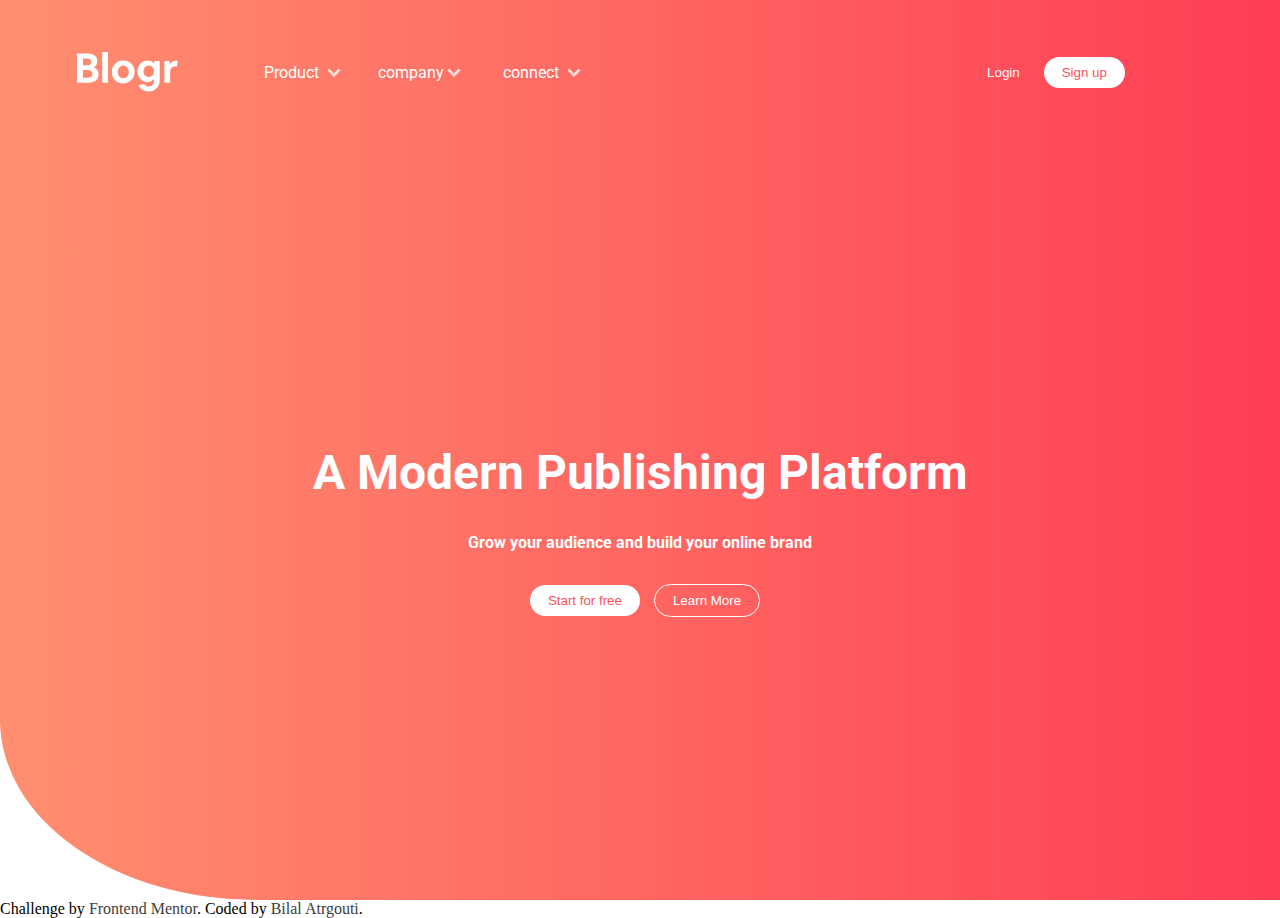
==== blogr-landing-page-main/index.html @ a1b2a6e3 "aaded new website" ====
<!DOCTYPE html>
<html lang="en">
<head>
  <meta charset="UTF-8">
  <meta name="viewport" content="width=device-width, initial-scale=1.0"> <!-- displays site properly based on user's device -->
  <link rel="icon" type="image/png" sizes="32x32" href="./images/favicon-32x32.png">
  <link rel="stylesheet" href="style.css">
  <title>Frontend Mentor | [Blogr]</title>
  <script defer src="app.js"></script>
</head>
<body>
  <div class="overflow">
<nav class="nav">
  <div class="navbar">
    <div class="logo-links">
        <img src="./images/logo.svg" alt="logo" class="logo">
<!-- <div class="links-wraper"> -->
  <span class="links-wraper">
        <ul class="nav-links">
          <li class="lists">Product
            <img src="./images/icon-arrow-light.svg" alt="" class="lists" id="smallIcon">
            <div class="sub-menu-1">
              <ul>
                <li><a href="">Shop</a></li>
                <li><a href="">information</a></li>
                <li><a href="">Location</a></li>
              </ul>
            </div>
          </li>
          <li class="lists">company
            <img src="./images/icon-arrow-light.svg" alt="" class="lists" id="smallIcon">
            <div class="sub-menu-1">
              <ul>
                <li><a href="">Our Story</a></li>
                <li><a href="">Social Media</a></li>
                <li><a href="">Owner</a></li>
              </ul>
            </div>
          </li>
          <li class="lists">connect
            <img src="./images/icon-arrow-light.svg" alt="" class="lists" id="smallIcon">
            <div class="sub-menu-1">
              <ul>
                <li><a href="">Contact</a></li>
                <li><a href="">Newsletter</a></li>
                <li><a href="">Linkden</a></li>
              </ul>
            </div>
          </li>
        </ul>
      
    </div>
    <div class="login-signup">
      <button class="login" id="login">Login</button>
      <button class="sign-up" id="sign-up">Sign up</button>
    </div>
  </span>
<!-- </div> -->
    <div class="humbergr-menu">
      <img src="./icons8-menu (1).svg" alt="" class="humberger">
      <img src="./images/close.png" alt="" class="close-icon">
    </div>
  </div>
  <!-- <img src="./images/bg-pattern-intro-desktop.svg" alt="big" class="big-pattern"> -->
  <div class="nav-content">
    <h1>A Modern Publishing Platform</h1>
    <h4>Grow your audience and build your online brand</h4>
    <span class="buttons">
      <button class="start">Start for free</button>
      <button class="learn">Learn More</button>
    </span>
  </div>
</nav>
<main class="sec-1">

</main>










  <div class="attribution">
    Challenge by <a href="https://www.frontendmentor.io?ref=challenge" target="_blank">Frontend Mentor</a>. 
    Coded by <a href="#">Bilal Atrgouti</a>.
  </div>
</div>
</body>
</html>
---- blogr-landing-page-main/style.css ----
@import url('https://fonts.googleapis.com/css2?family=Roboto:wght@300&display=swap');;
:root{
   --Light-red: hsl(356, 100%, 66%);
   --Very-light-red: hsl(355, 100%, 74%);
   --dark-blue: hsl(208, 49%, 24%);
   --White: hsl(0, 0%, 100%);
   --Grayish: hsl(240, 2%, 79%);
   --Very-dark-grayish-blue: hsl(207, 13%, 34%);
   --Very-dark-black-blue: hsl(240, 10%, 16%);
}
*{
    margin: 0;
    padding: 0;
    box-sizing: border-box;
}
body{
    font-family: Overpass;
    overflow-x: hidden;
}
.overflow{
    overflow-x: hidden;
}
nav{
    background-image: linear-gradient(to right, hsl(13, 100%, 72%), hsl(353, 100%, 62%));
    height: 100vh;
    width: 100%;
    font-family: Roboto;
    border-bottom-left-radius: 20%;
}
.navbar{
    height: 16vh;
    display: flex;
    justify-content: space-around;
    align-items: center;
    position: relative;
}
.logo-links{
    display: flex;
    width: 40%;
    justify-content: space-around;
    align-items: center;
}
.logo-links .logo{
    position: absolute;
    left: 6%;
}
.logo-links ul{
    display: flex;
    justify-content: center;
    align-items: center;
}
.logo-links ul li{
    width: 120px;
    display: flex;
    justify-content: space-around;
    color: hsl(0, 0%, 100%);
    cursor: pointer;
    position: relative;
}
.sub-menu-1 {
    display: none;
}
.logo-links ul li.active .sub-menu-1 {
    display: block;
    position: absolute;
    top: 15px;
    left: 15px;
    background-color: hsl(0, 0%, 100%);
    width: 95%;
    border-radius: 5px;
    box-shadow: hsl(0, 0%, 0%, .1) 10px 10px ;
}
.logo-links ul li.active .sub-menu-1{
    margin-top: 1rem;
}
.logo-links ul li.active .sub-menu-1 ul{
    display: flex;
    flex-direction: column;
    justify-content: center;
    align-items: center;
    margin: 10px;
}
.logo-links ul li.active .sub-menu-1 ul li{
    padding: 10px;
}
.logo-links ul li.active .sub-menu-1 ul li a:hover{
    color: black;
    font-weight: 600;
}
a{
    text-decoration: none;
    color: rgb(61, 61, 61);
}
ul img{
    height: 10px;
    position: absolute;
    cursor: pointer;
    right: 10px;
    top: 5px;
}
.login{
    padding: 5px 10px;
    background-color: Transparent;
    border: none;
    color: hsl(0, 0%, 100%);
    cursor: pointer;
    z-index: 1;
}
.sign-up{
    padding: 8px 18px;
    background-color: hsl(0, 0%, 100%);
    border: none;
    border-radius: 20px;
    cursor: pointer;
    color: hsl(356, 100%, 66%);
    margin-left: 10px;
}
.humbergr-menu{
    display: none;
}
.close-icon{
    display: none;
}

.links-wraper{
    z-index: 1;
}
nav .nav-content{
    display: flex;
    justify-content: center;
    align-items: center;
    flex-direction: column;
    height: 84vh;
}
.nav-content h1{
    font-size: 3rem;
    margin: 1rem;
    color: hsl(0, 0%, 100%);
}
.nav-content h4{
    margin: 1rem;
    color: hsl(0, 0%, 100%);
}
.nav-content .buttons{
    margin-top: 1rem;
}
.nav-content .buttons .start{
    padding: 8px 18px;
    background-color: hsl(0, 0%, 100%);
    border: none;
    border-radius: 20px;
    cursor: pointer;
    color: hsl(356, 100%, 66%);
    margin-left: 10px;
}
.nav-content .buttons .learn{
    padding: 8px 18px;
    background-color: transparent;
    border: 1px solid hsl(0, 0%, 100%);
    border-radius: 20px;
    cursor: pointer;
    color: hsl(0, 0%, 100%);
    margin-left: 10px;
}



@media screen and (max-width: 1000px) {
    .nav{
        position: relative;
    }
    .navbar{
        height: 10vh;
    }
    .logo{
        height: 2rem;
    }
    .humbergr-menu img{
        height: 2rem;
        cursor: pointer;
    }
    .links-wraper ul{
        position: absolute;
        right: 0;
        height: 90vh;
        top: 10vh;
        background-image: linear-gradient(to right, hsl(353, 100%, 62%), hsl(353, 100%, 62%));
        display: flex;
        flex-direction: column;
        align-items: center;
        width: 100%;
        font-size: 2rem;
        transform: translateX(100%);
        transition: 0.3s ease-in;
    }
    .lists img{
        position: absolute;
        right: -24px;
    }
    .links-wraper ul li{
        margin: 5rem;
    }
    .login-signup{
        display: none;
    }
    .sub-menu-1 ul{
        position: absolute;
        top: 0;
        background-color: aliceblue;
    }
    .humbergr-menu{
        display: block;
        position: absolute;
        right: 5%;
    }
    .logo-links ul li.active .sub-menu-1 ul{
        height: 200px;
        border-radius: 20px;
    }
    .links-wraper.active ul{
        transform: translateX(0%);
    }
    .humbergr-menu.active img{
        display: none;
    }
    .humbergr-menu.active{
        display: flex;
        align-items: center;
    }
    .humbergr-menu.active .close-icon{
        display: block;
        height: 3rem;
        cursor: pointer;
        position: absolute;
        right: 5%;
    }
}



/* make the text  responsive */

@media screen and (max-width: 600px){
    .nav-content {
        display: flex;
        justify-content: center;
        align-items: center;
    }
    .nav-content h1{
        font-size: 2.3rem;
        text-align: center;
    }
    .nav-content h4{
        text-align: center;
    }
}
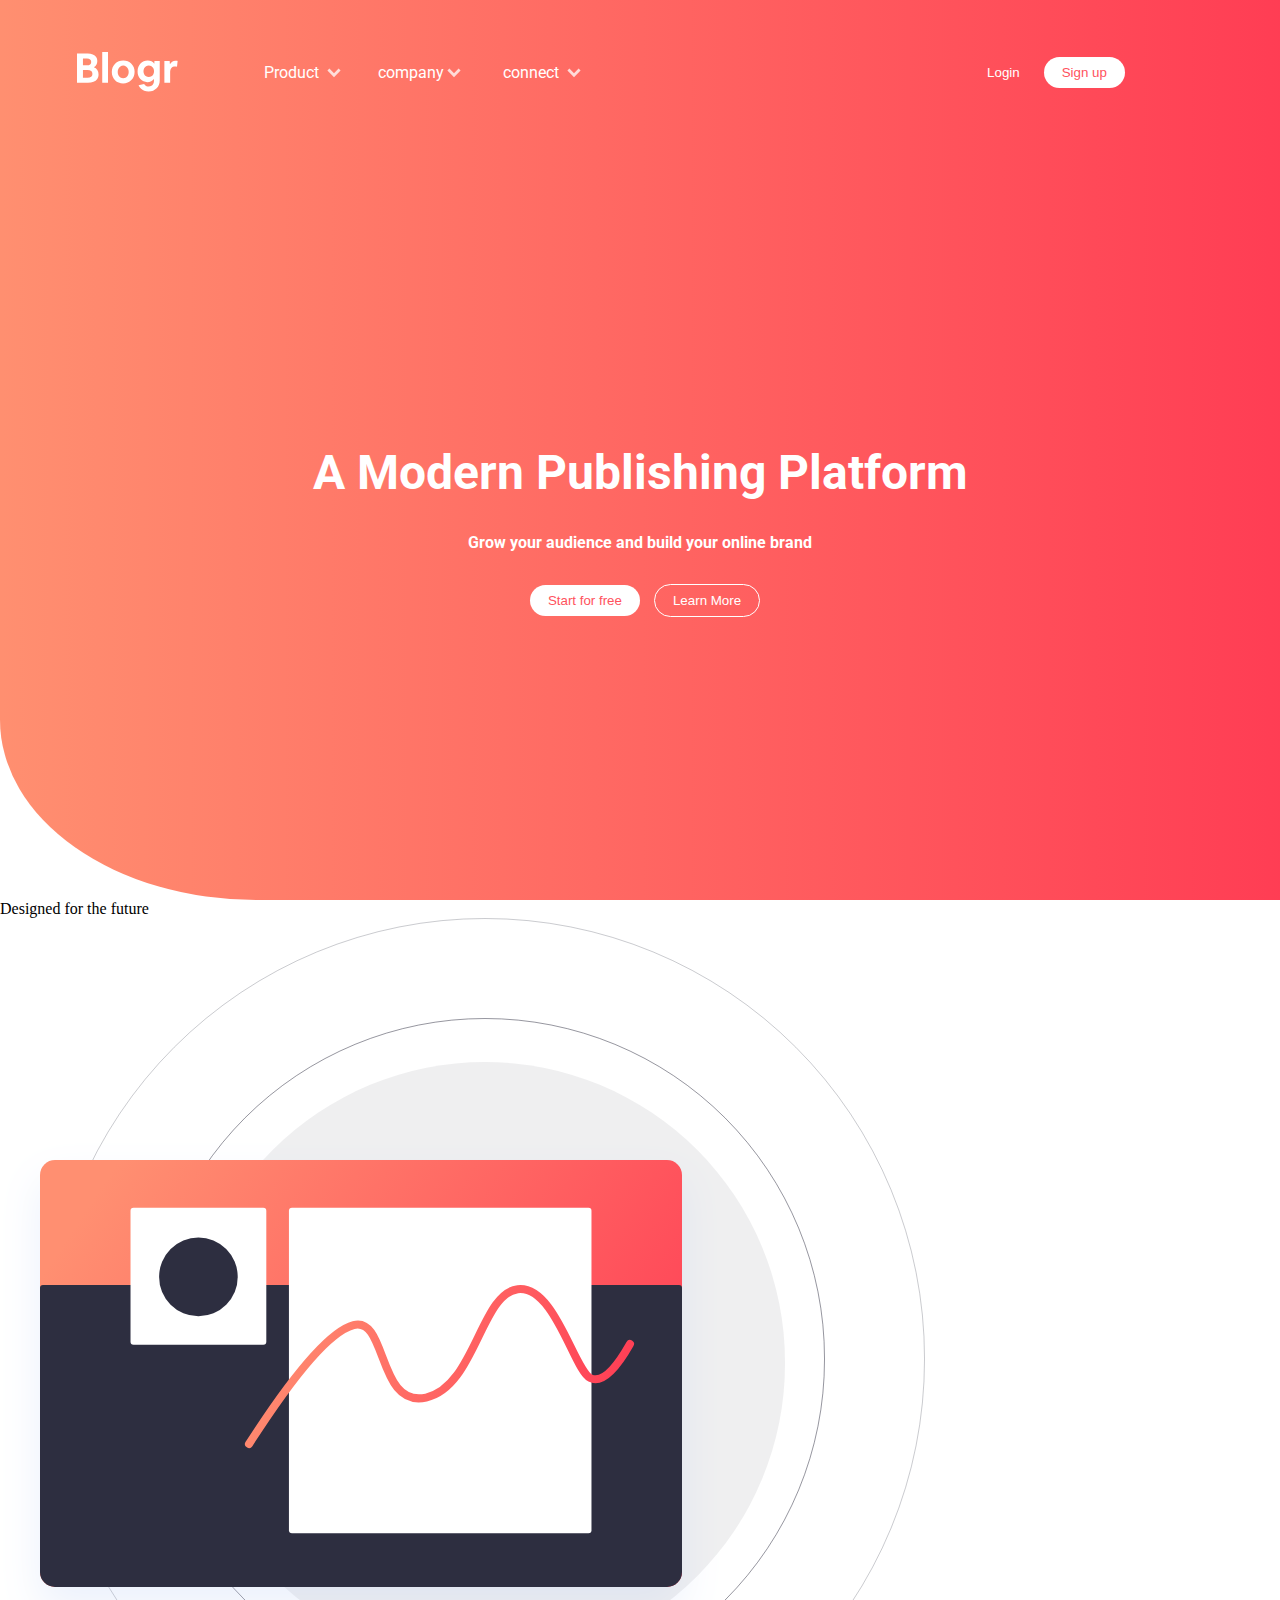
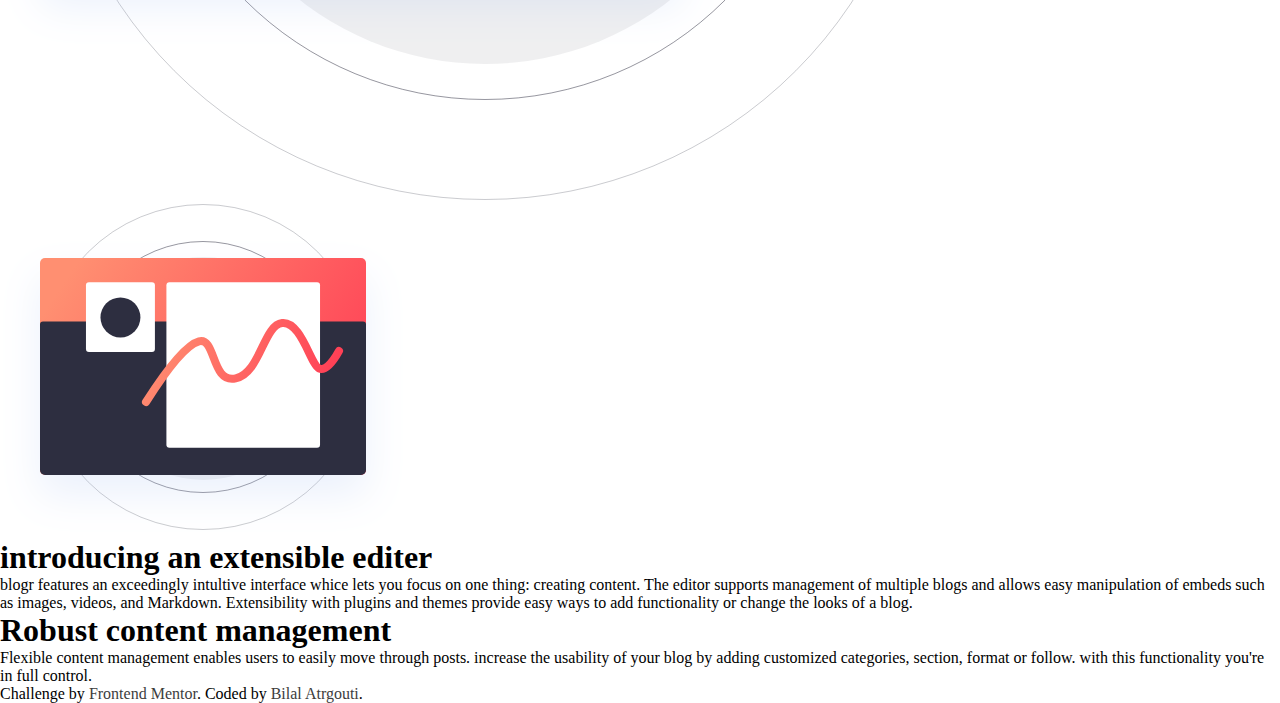
==== commit 1f3483c9: "added more sections" ====
--- a/blogr-landing-page-main/index.html
+++ b/blogr-landing-page-main/index.html
@@ -57,8 +57,8 @@
   </span>
 <!-- </div> -->
     <div class="humbergr-menu">
-      <img src="./icons8-menu (1).svg" alt="" class="humberger">
-      <img src="./images/close.png" alt="" class="close-icon">
+      <img src="./images/icon-hamburger.svg" alt="" class="humberger">
+      <img src="./images/icon-close.svg" alt="" class="close-icon">
     </div>
   </div>
   <!-- <img src="./images/bg-pattern-intro-desktop.svg" alt="big" class="big-pattern"> -->
@@ -71,13 +71,30 @@
     </span>
   </div>
 </nav>
+
+
+
 <main class="sec-1">
-
+    <header>Designed for the future</header>
+    <img src="./images/illustration-editor-desktop.svg" alt="" class="desktop">
+    <img src="./images/illustration-editor-mobile.svg" alt="" class="mobile">
+    <main>
+      <div class="content content-1">
+        <h1>introducing an extensible editer</h1>
+        <p>blogr features an exceedingly intultive interface whice lets you focus on one thing: creating content. The editor supports management of multiple blogs and allows easy manipulation of embeds such as images, videos, and Markdown. Extensibility with plugins and themes provide easy ways to add functionality or change the looks of a blog.</p>
+      </div>
+      <div class="content content-2">
+        <h1>Robust content management</h1>
+        <p>Flexible content management enables users to easily move through posts. increase the usability of your blog by adding customized categories, section, format or follow. with this functionality you're in full control.</p>
+      </div>
+    </main>
 </main>
 
 
 
+<div class="sec-2">
 
+</div>
 
 
 
@@ -90,4 +107,4 @@
   </div>
 </div>
 </body>
-</html>+</html>
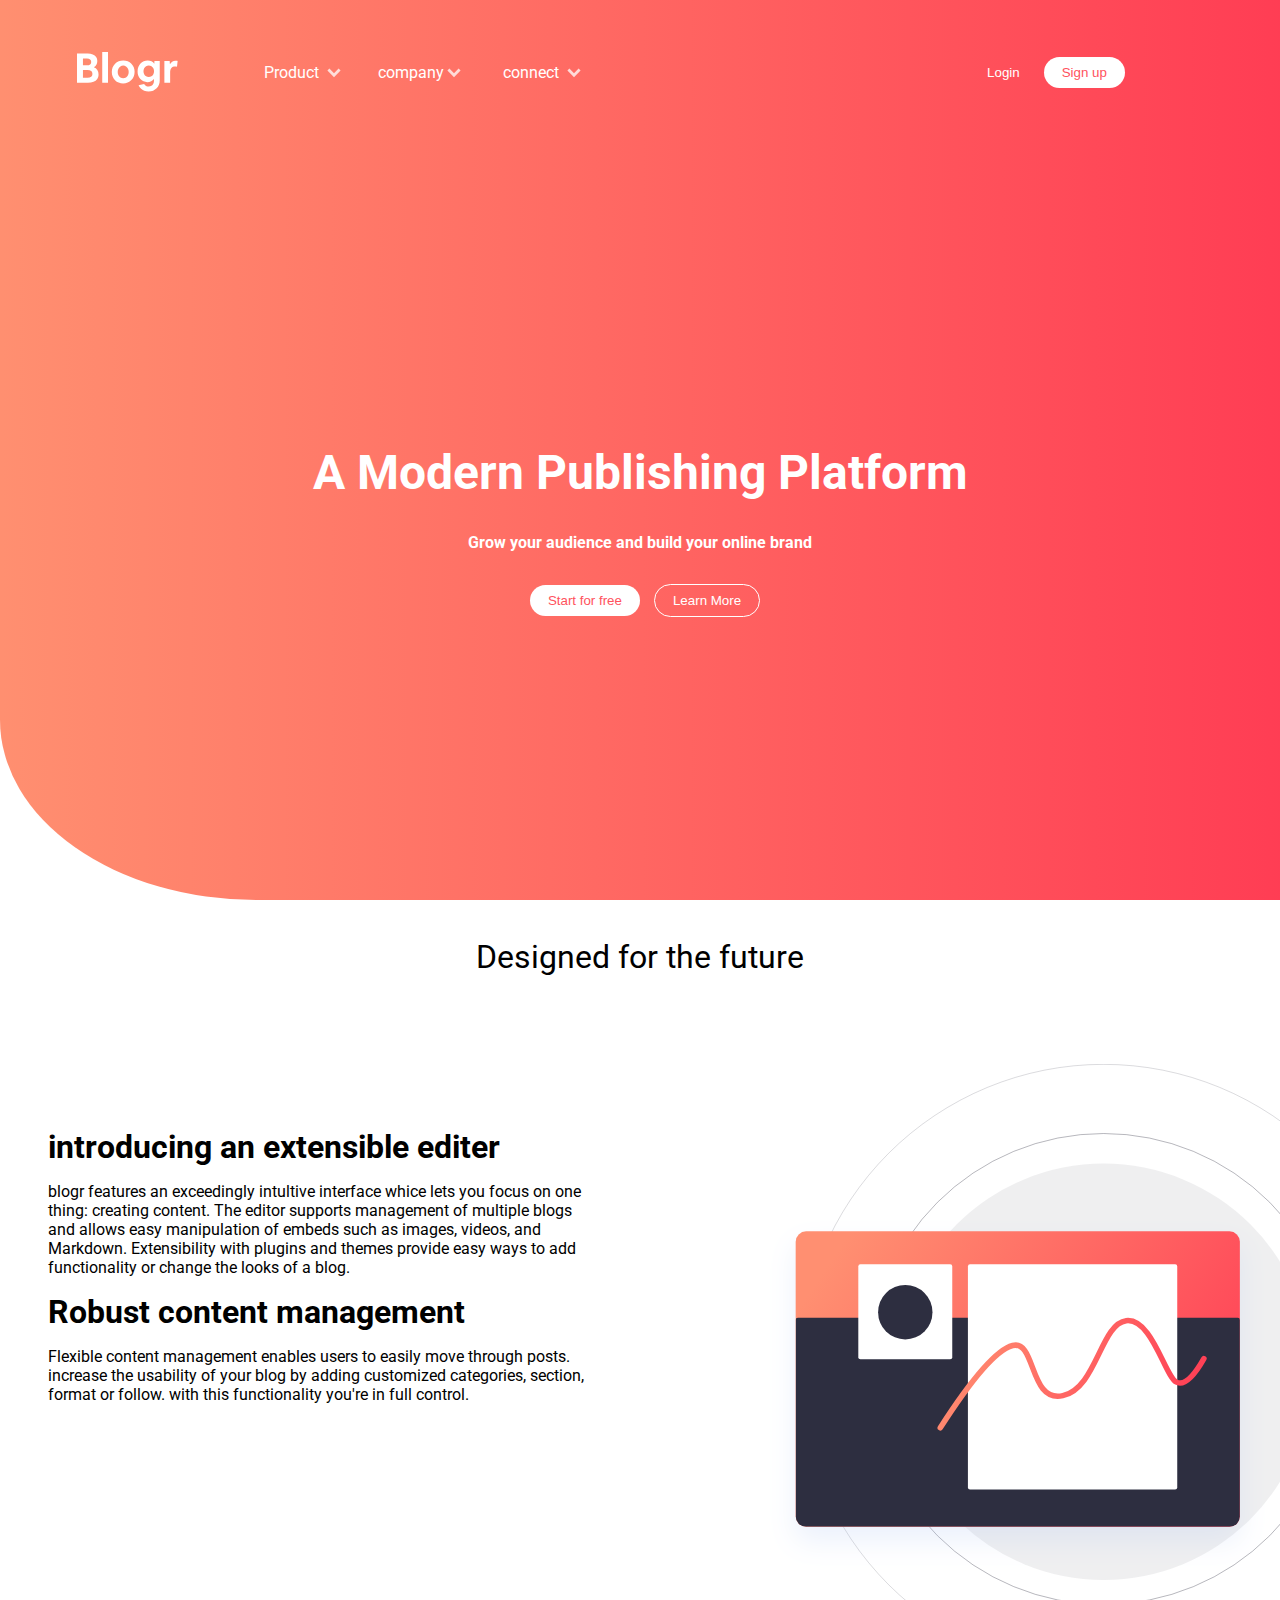
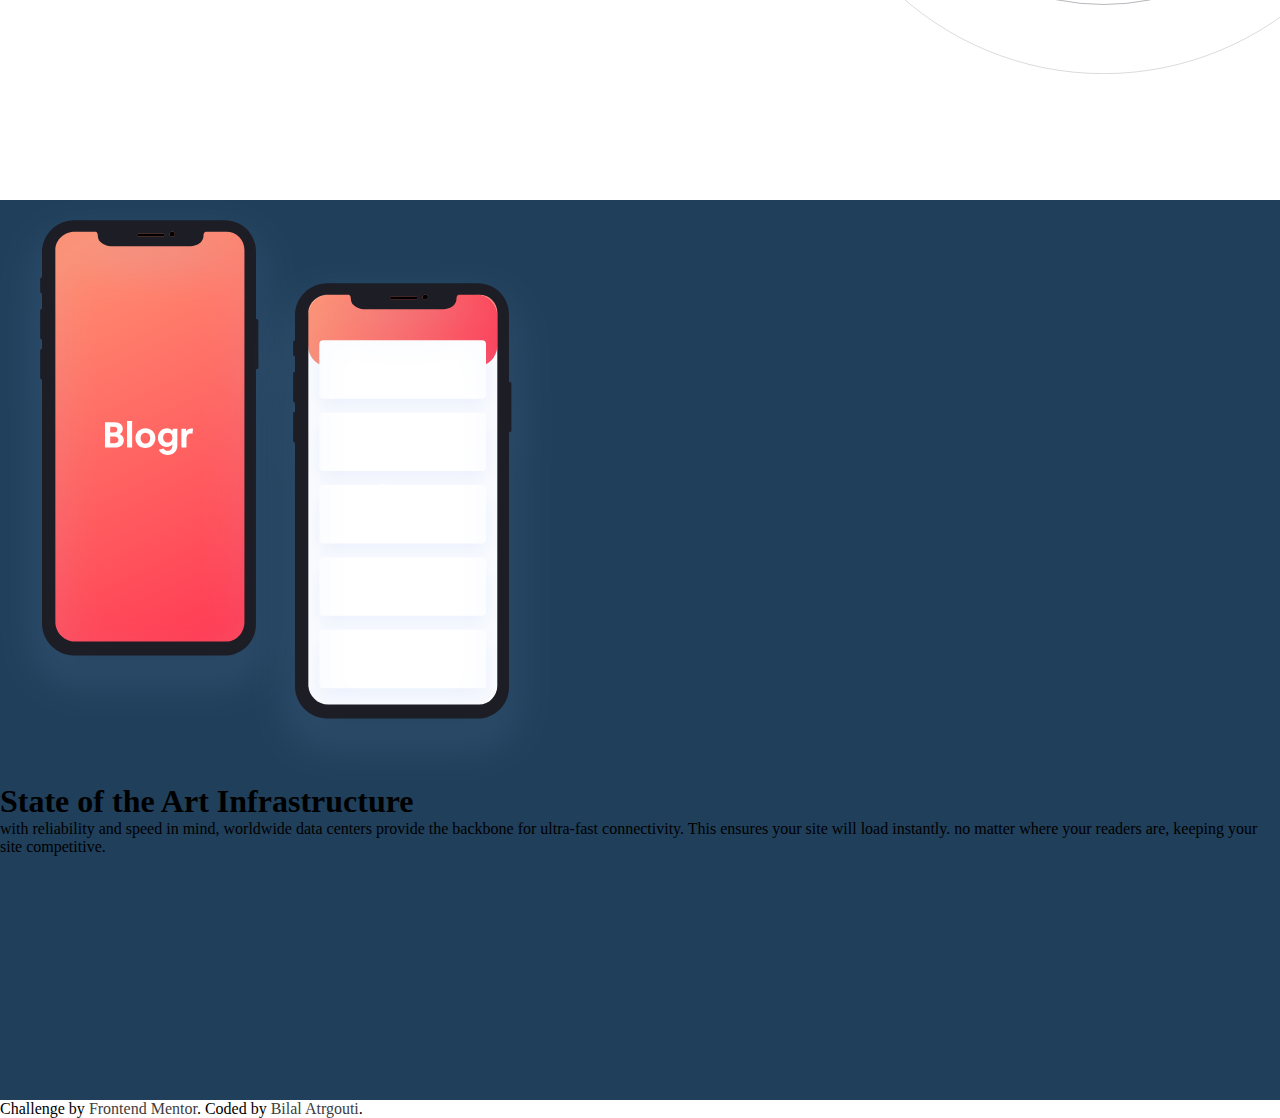
==== commit 9b8c1751: "added more sections" ====
--- a/blogr-landing-page-main/index.html
+++ b/blogr-landing-page-main/index.html
@@ -93,10 +93,16 @@
 
 
 <div class="sec-2">
-
+      <img src="./images/illustration-phones.svg" alt="">
+      <div class="content">
+      <h1>State of the Art Infrastructure</h1>
+      <p>with reliability and speed in mind, worldwide data centers provide the backbone for ultra-fast connectivity. This ensures your site will load instantly. no matter where your readers are, keeping your site competitive.</p>
+    </div>
 </div>
 
-
+<div class="sec-3">
+  
+</div>
 
 
 
--- a/blogr-landing-page-main/style.css
+++ b/blogr-landing-page-main/style.css
@@ -253,4 +253,96 @@
     .nav-content h4{
         text-align: center;
     }
-}+}
+
+
+
+
+.sec-1{
+    height: 100vh;
+    width: 100%;
+    background-color: white;
+    display: grid;
+    font-family: Roboto;
+    position: relative;
+    grid-template-columns: 1fr 1fr;
+    grid-template-rows: 2fr 9fr ;
+    grid-template-areas:
+    'header header'
+    'main img';
+}
+.sec-1 .mobile{
+    display: none;
+}
+.sec-1 header{
+   font-size: 2rem;
+   text-align: center;
+   margin-top: 3%;
+   grid-area: header;
+}
+.sec-1 img{
+    grid-area: img;
+    width: 100%;
+    height: auto;
+    transform: translateX(20%);
+}
+.sec-1 main{
+    grid-area: main;
+    margin: 3rem;
+}
+.sec-1 main .content h1{
+    padding: 1rem 0rem;
+    font-weight: bold;
+}
+
+@media screen and (max-width: 1000px){
+    .sec-1{
+        height: 150vh;
+        width: 100%;
+        grid-template-columns: 1fr ;
+        grid-template-rows: 1fr 2fr 6fr;
+        grid-template-areas:
+        'header'
+        'img'
+        'main';
+        /* display: flex;
+        justify-content: center;
+        align-items: center;
+        flex-direction: column; */
+    }
+    .sec-1 .desktop{
+        display: none;
+    }
+    .sec-1 .mobile{
+        display: block;
+    }
+    .sec-1 header{
+        text-align: center;
+        margin: 2.5rem 0rem;
+    }
+    .sec-1 img{
+        transform: translateX(0%);
+        margin-left: auto;
+        margin-right: auto;
+        width: 95%;
+    }
+    .content {
+        text-align: center;
+        margin: 1rem 0rem;
+    }
+    .content p{
+        font-weight: 200;
+        font-size: 20px;
+    }
+}
+
+
+
+
+
+
+.sec-2{
+    height: 100vh;
+    width: 100%;
+    background-color: hsl(208, 49%, 24%);
+}
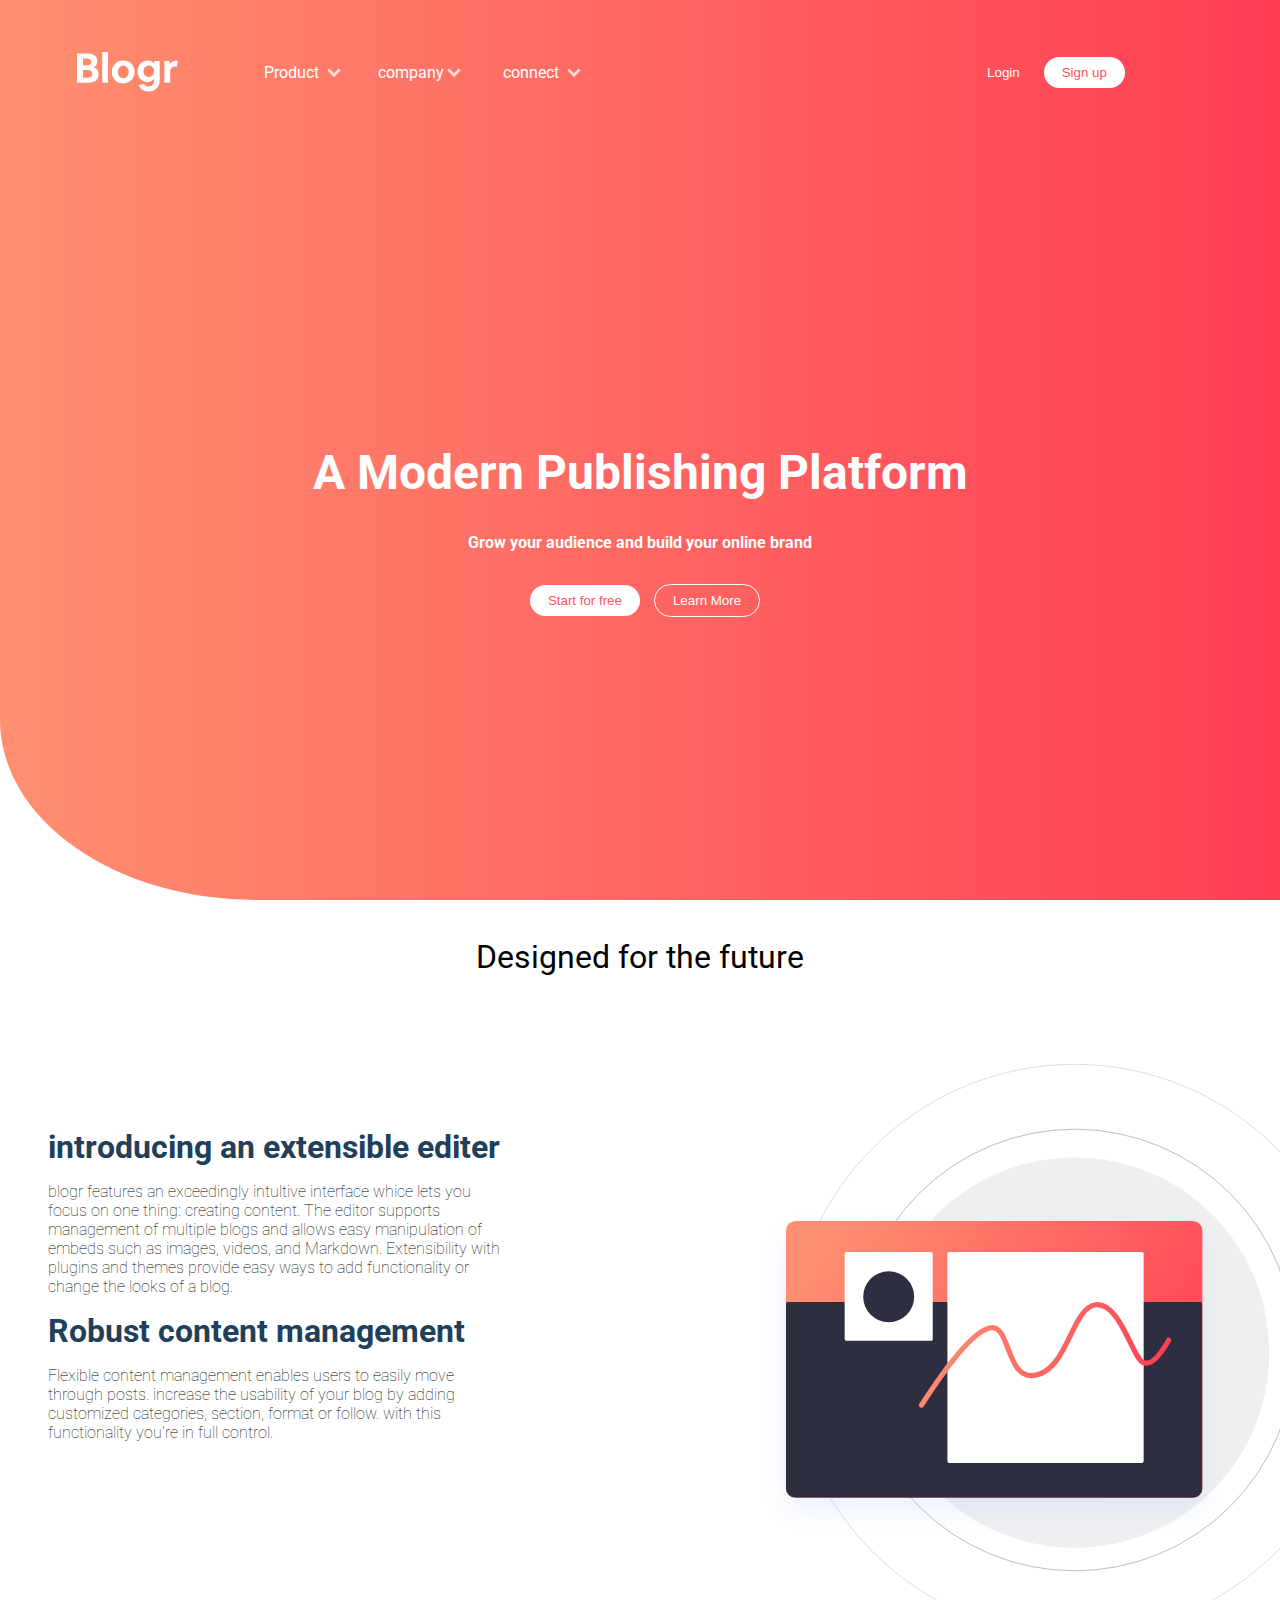
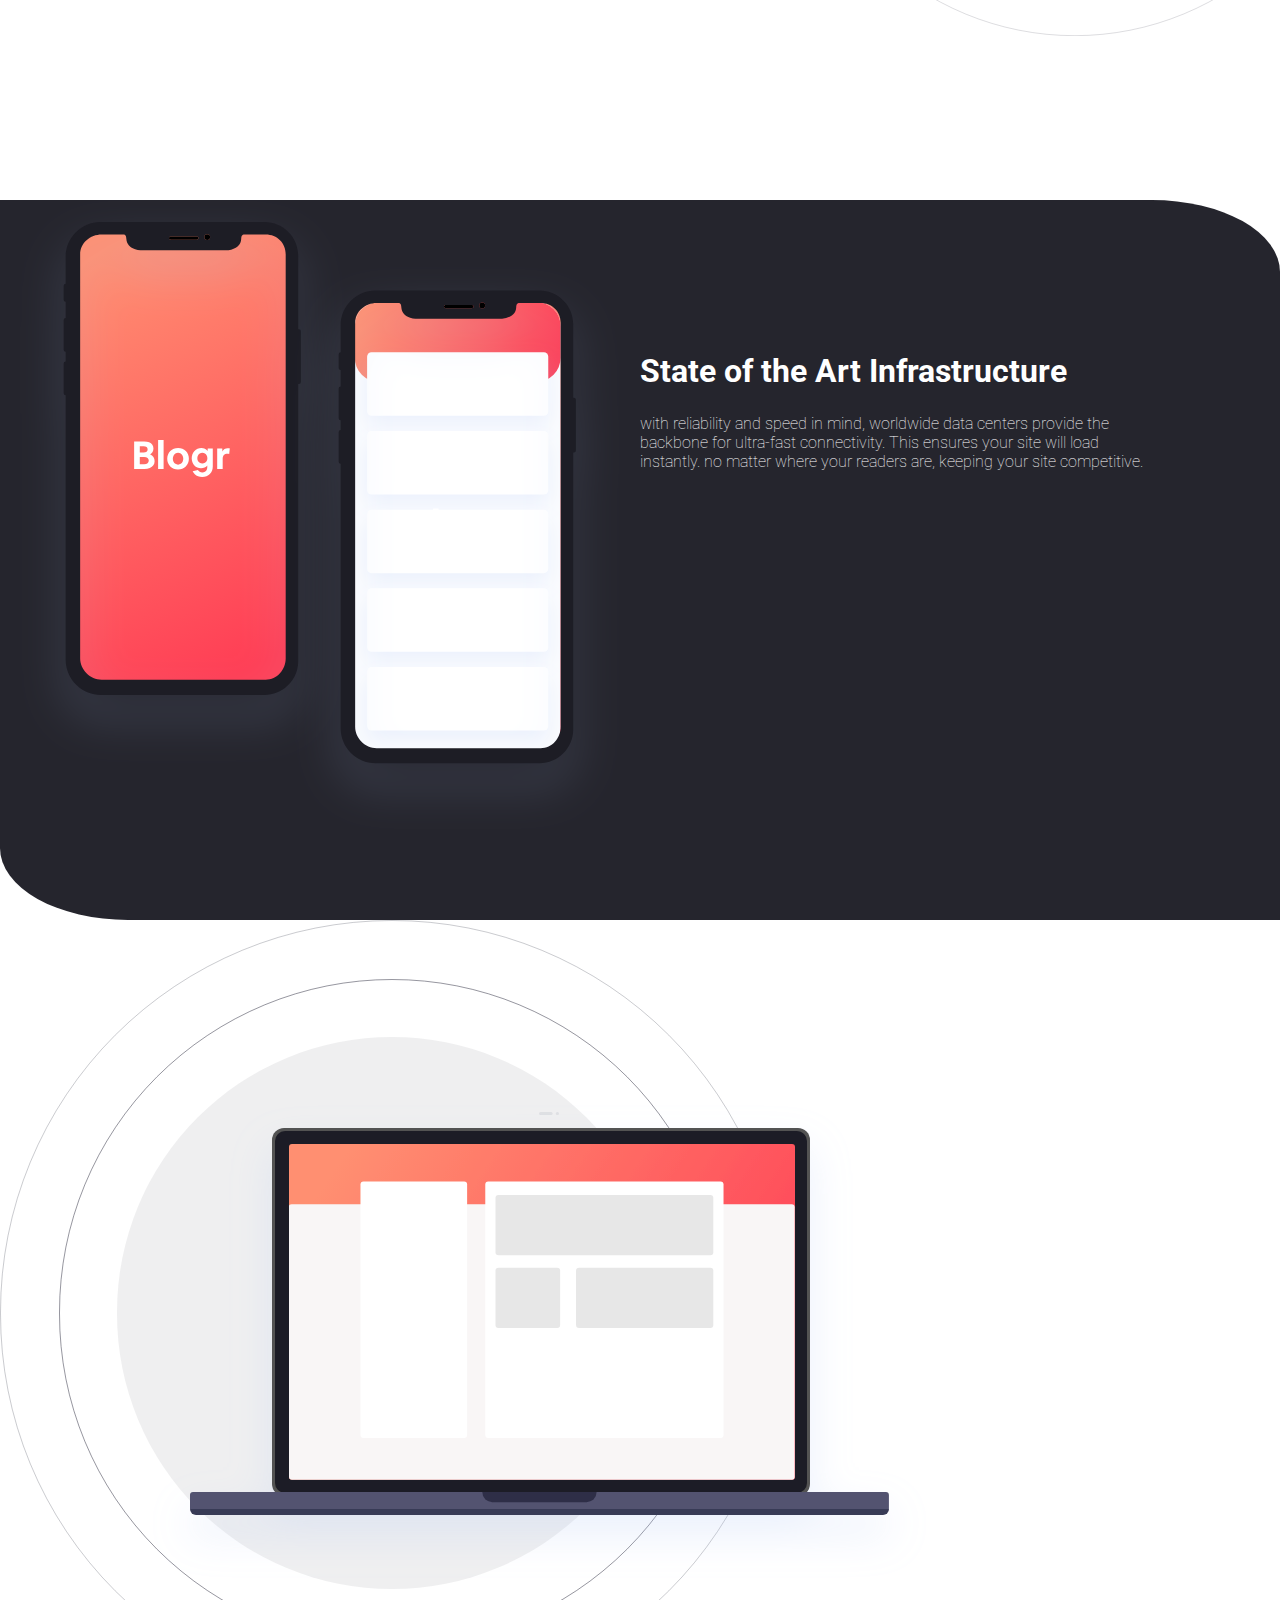
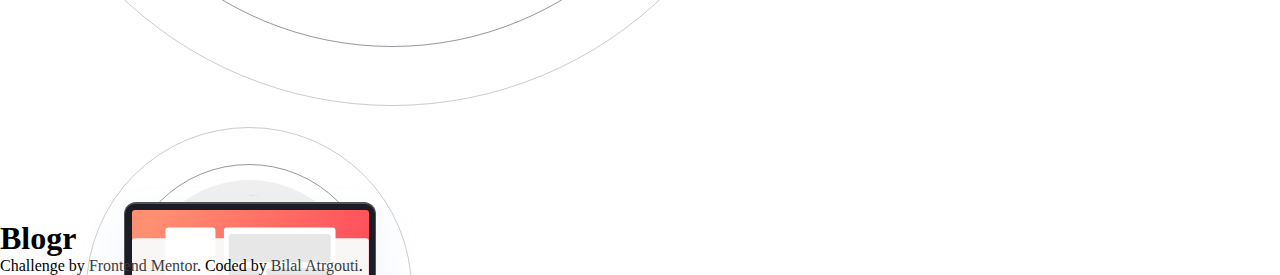
==== commit dc8bb394: "close to finish" ====
--- a/blogr-landing-page-main/index.html
+++ b/blogr-landing-page-main/index.html
@@ -101,7 +101,17 @@
 </div>
 
 <div class="sec-3">
-  
+  <img src="./images/illustration-laptop-desktop.svg" alt="" class="laptop-desktop">
+  <img src="./images/illustration-laptop-mobile.svg" alt="" class="mobile">
+  <div class="info">
+    <h1>Free, open, simple</h1>
+    <p>Blogr is a free and open source application backed by a large community of helpful, RSS feeds, social media integration. third-party commenting toolsm and works seamlessly with google analytics. the architecture is clean and is relatively easy to learn</p>
+    <h1>Powerful tooling</h1>
+    <p>Batteries included. We built a simple and straightforward CLI tool that makes custimaztion and deployment a breeze. but capable of producing even the most complicated sites.</p>
+  </div>
+</div>
+<div class="sec-4">
+    <h1>Blogr</h1>
 </div>
 
 
--- a/blogr-landing-page-main/style.css
+++ b/blogr-landing-page-main/style.css
@@ -285,19 +285,30 @@
     width: 100%;
     height: auto;
     transform: translateX(20%);
+    max-width: 600px;
 }
 .sec-1 main{
     grid-area: main;
     margin: 3rem;
-}
+    max-width: 1300px;
+}
+/* .sec-1 main .content h1{
+    margin: 1rem 0rem;
+} */
 .sec-1 main .content h1{
     padding: 1rem 0rem;
     font-weight: bold;
+    color: hsl(208, 49%, 24%);
+}
+.content p{
+    max-width: 1000px;
+    width: 85%;
+    font-weight: 100;
 }
 
 @media screen and (max-width: 1000px){
     .sec-1{
-        height: 150vh;
+        height: 170vh;
         width: 100%;
         grid-template-columns: 1fr ;
         grid-template-rows: 1fr 2fr 6fr;
@@ -333,6 +344,12 @@
     .content p{
         font-weight: 200;
         font-size: 20px;
+        width: 100%;
+        font-weight: 100;
+    }
+    .sec-1 main .content-2{
+        padding: 1.8rem 0rem;
+        font-weight: bold;
     }
 }
 
@@ -342,7 +359,78 @@
 
 
 .sec-2{
-    height: 100vh;
-    width: 100%;
-    background-color: hsl(208, 49%, 24%);
-}
+    height: 80vh;
+    width: 100%;
+    background-color: hsl(240, 10%, 16%);
+    position: relative;
+    display: grid;
+    grid-template-columns: 1fr;
+    grid-template-rows: 50% 50%;
+    grid-template-areas: 
+    'phone'
+    'text';
+    font-family: Roboto;
+    border-top-right-radius: 10%;
+    border-bottom-left-radius: 10%;
+}
+.sec-2 img{
+    width: 100%;
+    margin: 0 auto;
+    transform: translateY(-40%);
+    grid-area: phone;
+    max-width: 600px;
+}
+.sec-2 .content{
+    grid-area: 'text';
+    transform: translateY(-20%);
+}
+.sec-2 .content h1{
+    color: hsl(0, 0%, 100%);
+    width: 90%;
+    margin: 1rem auto;
+    font-size: 3rem;
+}
+.sec-2 .content P {
+    color: hsl(0, 0%, 100%);
+    width: 90%;
+    margin: 1rem auto;
+    max-width: 776px;
+}
+@media screen and (min-width: 1020px){
+    .sec-2 .content p{
+        max-width: 776px;
+    }
+    .sec-2 .content h1{
+        text-align: center;
+    }
+    .sec-2{
+    display: grid;
+    grid-template-columns: 1fr 1fr;
+    grid-template-rows: 1fr;
+    grid-template-areas: 
+    'phone text';
+    }
+    .sec-2 .content{
+        transform: translateY(0%);
+        margin-top: 20%;
+    }
+    .sec-2 .content h1{
+        text-align: start;
+        font-size: 2rem;
+        margin: 1.5rem 0px;
+    }
+    .sec-2 .content p{
+        text-align: left;
+        width: 80%;
+        margin: 0px;
+        text-align: left;
+    }
+    .sec-2 img{
+        transform: translateY(0%);
+    }
+}
+
+.sec-3{
+    height: 100vh ;
+    width: 100%;
+}
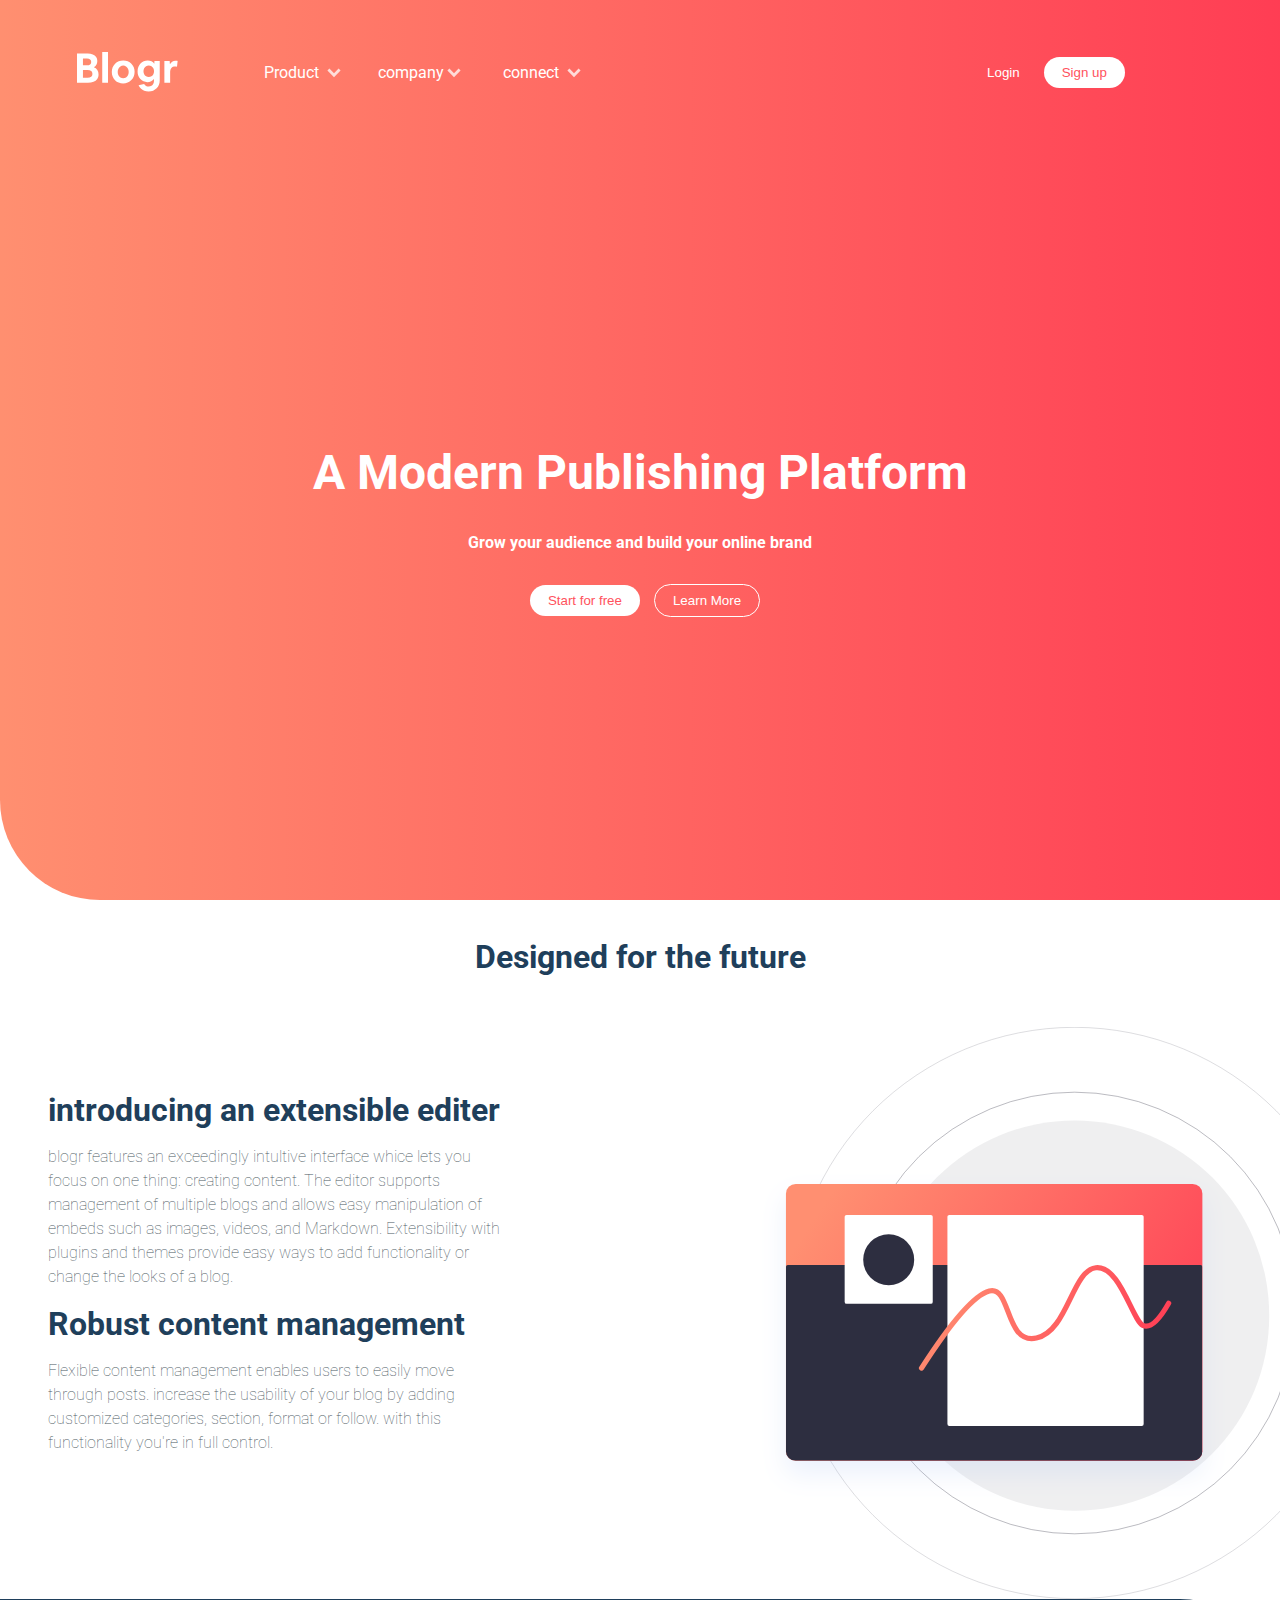
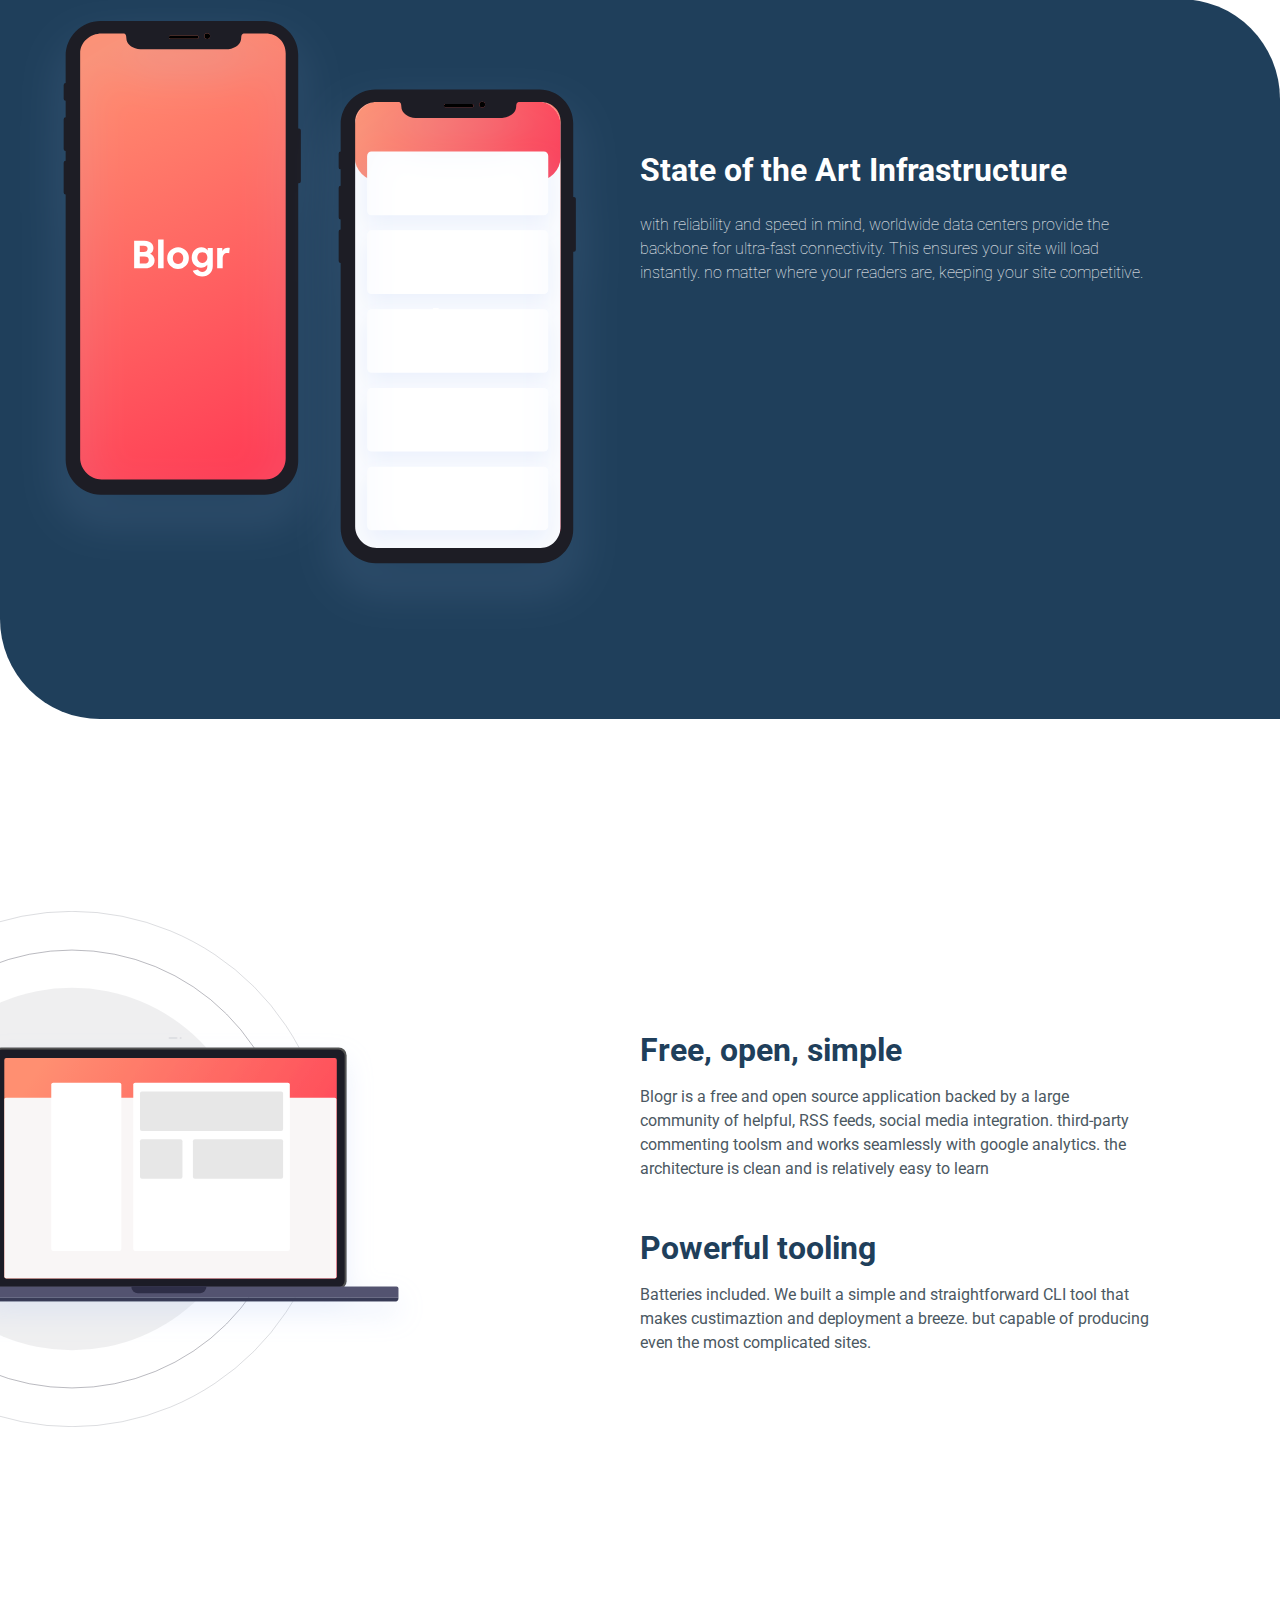
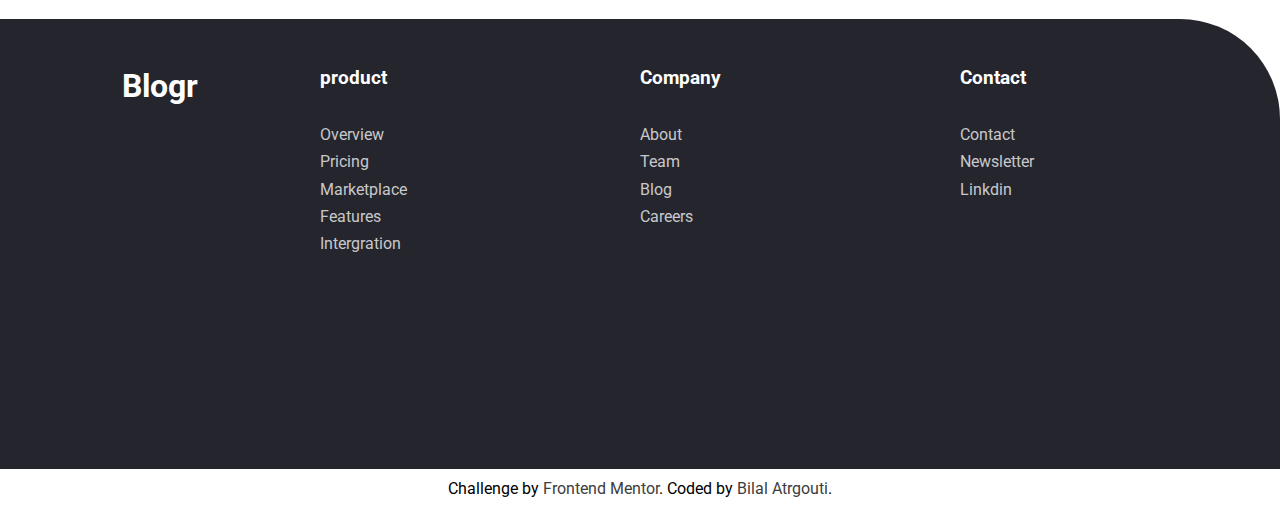
==== commit 062e4d43: "fixed" ====
--- a/blogr-landing-page-main/index.html
+++ b/blogr-landing-page-main/index.html
@@ -8,6 +8,7 @@
   <title>Frontend Mentor | [Blogr]</title>
   <script defer src="app.js"></script>
 </head>
+
 <body>
   <div class="overflow">
 <nav class="nav">
@@ -112,6 +113,33 @@
 </div>
 <div class="sec-4">
     <h1>Blogr</h1>
+    <div class="product">
+      <h3>product</h3>
+      <ul>
+        <li>Overview</li>
+        <li>Pricing</li>
+        <li>Marketplace</li>
+        <li>Features</li>
+        <li>Intergration</li>
+      </ul>
+    </div>
+    <div class="company">
+      <h3>Company</h3>
+      <ul>
+        <li>About</li>
+        <li>Team</li>
+        <li>Blog</li>
+        <li>Careers</li>
+      </ul>
+    </div>
+    <div class="connect">
+      <h3>Contact</h3>
+      <ul>
+        <li>Contact</li>
+        <li>Newsletter</li>
+        <li>Linkdin</li>
+      </ul>
+    </div>
 </div>
 
 
--- a/blogr-landing-page-main/style.css
+++ b/blogr-landing-page-main/style.css
@@ -16,6 +16,7 @@
 body{
     font-family: Overpass;
     overflow-x: hidden;
+    font-family: Roboto;
 }
 .overflow{
     overflow-x: hidden;
@@ -25,7 +26,7 @@
     height: 100vh;
     width: 100%;
     font-family: Roboto;
-    border-bottom-left-radius: 20%;
+    border-bottom-left-radius: 100PX;
 }
 .navbar{
     height: 16vh;
@@ -259,7 +260,7 @@
 
 
 .sec-1{
-    height: 100vh;
+    height: 100%;
     width: 100%;
     background-color: white;
     display: grid;
@@ -279,6 +280,8 @@
    text-align: center;
    margin-top: 3%;
    grid-area: header;
+   color: hsl(208, 49%, 24%);
+   font-weight: bold;
 }
 .sec-1 img{
     grid-area: img;
@@ -304,11 +307,12 @@
     max-width: 1000px;
     width: 85%;
     font-weight: 100;
+    color: hsl(207, 13%, 34%);
 }
 
 @media screen and (max-width: 1000px){
     .sec-1{
-        height: 170vh;
+        height: 100%;
         width: 100%;
         grid-template-columns: 1fr ;
         grid-template-rows: 1fr 2fr 6fr;
@@ -341,6 +345,9 @@
         text-align: center;
         margin: 1rem 0rem;
     }
+    .content-2{
+        margin-bottom: 6rem;
+    }
     .content p{
         font-weight: 200;
         font-size: 20px;
@@ -361,7 +368,7 @@
 .sec-2{
     height: 80vh;
     width: 100%;
-    background-color: hsl(240, 10%, 16%);
+    background-color: hsl(208, 49%, 24%);
     position: relative;
     display: grid;
     grid-template-columns: 1fr;
@@ -370,8 +377,8 @@
     'phone'
     'text';
     font-family: Roboto;
-    border-top-right-radius: 10%;
-    border-bottom-left-radius: 10%;
+    border-top-right-radius: 100PX;
+    border-bottom-left-radius: 100PX;
 }
 .sec-2 img{
     width: 100%;
@@ -395,6 +402,11 @@
     width: 90%;
     margin: 1rem auto;
     max-width: 776px;
+}
+@media screen and (max-width: 1020px){
+    .sec-2{
+        height: 100%;
+    }
 }
 @media screen and (min-width: 1020px){
     .sec-2 .content p{
@@ -433,4 +445,146 @@
 .sec-3{
     height: 100vh ;
     width: 100%;
-}
+    display: grid;
+    grid-template-columns: 1fr 1fr;
+    grid-template-rows: 1fr;
+    grid-template-areas: 
+    "computer info";
+}
+.sec-3 img{
+    grid-area: computer;
+    width: 100%;
+    margin: auto 0;
+    transform: translateX(-29%);
+}
+.sec-3 .info{
+    grid-area: info;
+    margin: auto 0;
+}
+
+.sec-3 .info h1{
+    color: hsl(208, 49%, 24%);
+    margin: 3rem 1rem 1rem 0;
+}
+.sec-3 .info p{
+    color: hsl(207, 13%, 34%);
+    width: 80%;
+}
+p{
+    line-height: 1.5rem;
+}
+.mobile{
+    display: none;
+}
+@media screen and (max-width: 1020px){
+    .sec-3{
+        height: 100%;
+        width: 100%;
+        display: grid;
+        grid-template-columns: 1fr;
+        grid-template-rows: 1fr 1fr 0.1fr;
+        grid-template-areas: 
+        "computer"
+        'info';
+    }
+    .laptop-desktop{
+        display: none;
+    }
+    .sec-3 .mobile{
+       display: block;
+       transform: translateX(0);
+
+    }
+    .info{
+       padding-bottom: 0rem;
+    }
+    .info h1, .info p{
+        text-align: center;
+        margin: 0 auto;
+    }
+}
+
+
+
+
+
+
+
+.sec-4{
+    height: 50vh;
+    width: 100%;
+    background-color: hsl(240, 10%, 16%);
+    border-TOP-right-radius: 100PX;
+    display: grid;
+    grid-template-columns: 1fr 1fr 1fr 1fr;
+    grid-template-rows: 1fr;
+    grid-template-areas: 
+    'blogr product company connect';
+}
+.sec-4 h1{
+    color: hsl(0, 0%, 100%);
+    text-align: center;
+    padding-top: 3rem;
+}
+.sec-4 .product{
+    grid-area: product;
+    padding-top: 3rem;
+}
+.sec-4 .company{
+    grid-area: company;
+    padding-top: 3rem;
+}
+.sec-4 .connect{
+    grid-area: connect;
+    padding-top: 3rem;
+}
+.sec-4 ul{
+    padding-top: 2rem;
+    line-height: 1.7rem;
+    list-style: none;
+}
+.sec-4 ul li{
+    text-decoration: none;
+    color: hsl(240, 2%, 79%);
+    cursor: pointer;
+}
+.sec-4 ul li:hover{
+    color: hsl(0, 0%, 100%);
+}
+.sec-4 h3{
+    color: white;
+    cursor: pointer;
+}
+@media screen and (max-width: 500px){
+    .sec-4{
+        height: 100%;
+        grid-template-columns: 1fr;
+        grid-template-rows: 1fr 1fr 1fr 1fr;
+        grid-template-areas: 
+        'blogr' 
+        'product' 
+        'company' 
+        'connect';
+        place-items: center;
+    }
+    .sec-4 h3{
+        text-align: center;
+    }
+    .sec-4 ul li{
+        text-align: center;
+        line-height: rem;
+    }
+
+
+
+}
+
+
+
+
+.attribution{
+    background-color: white;
+    padding: 10px;
+    color: black;
+    text-align: center;
+}
